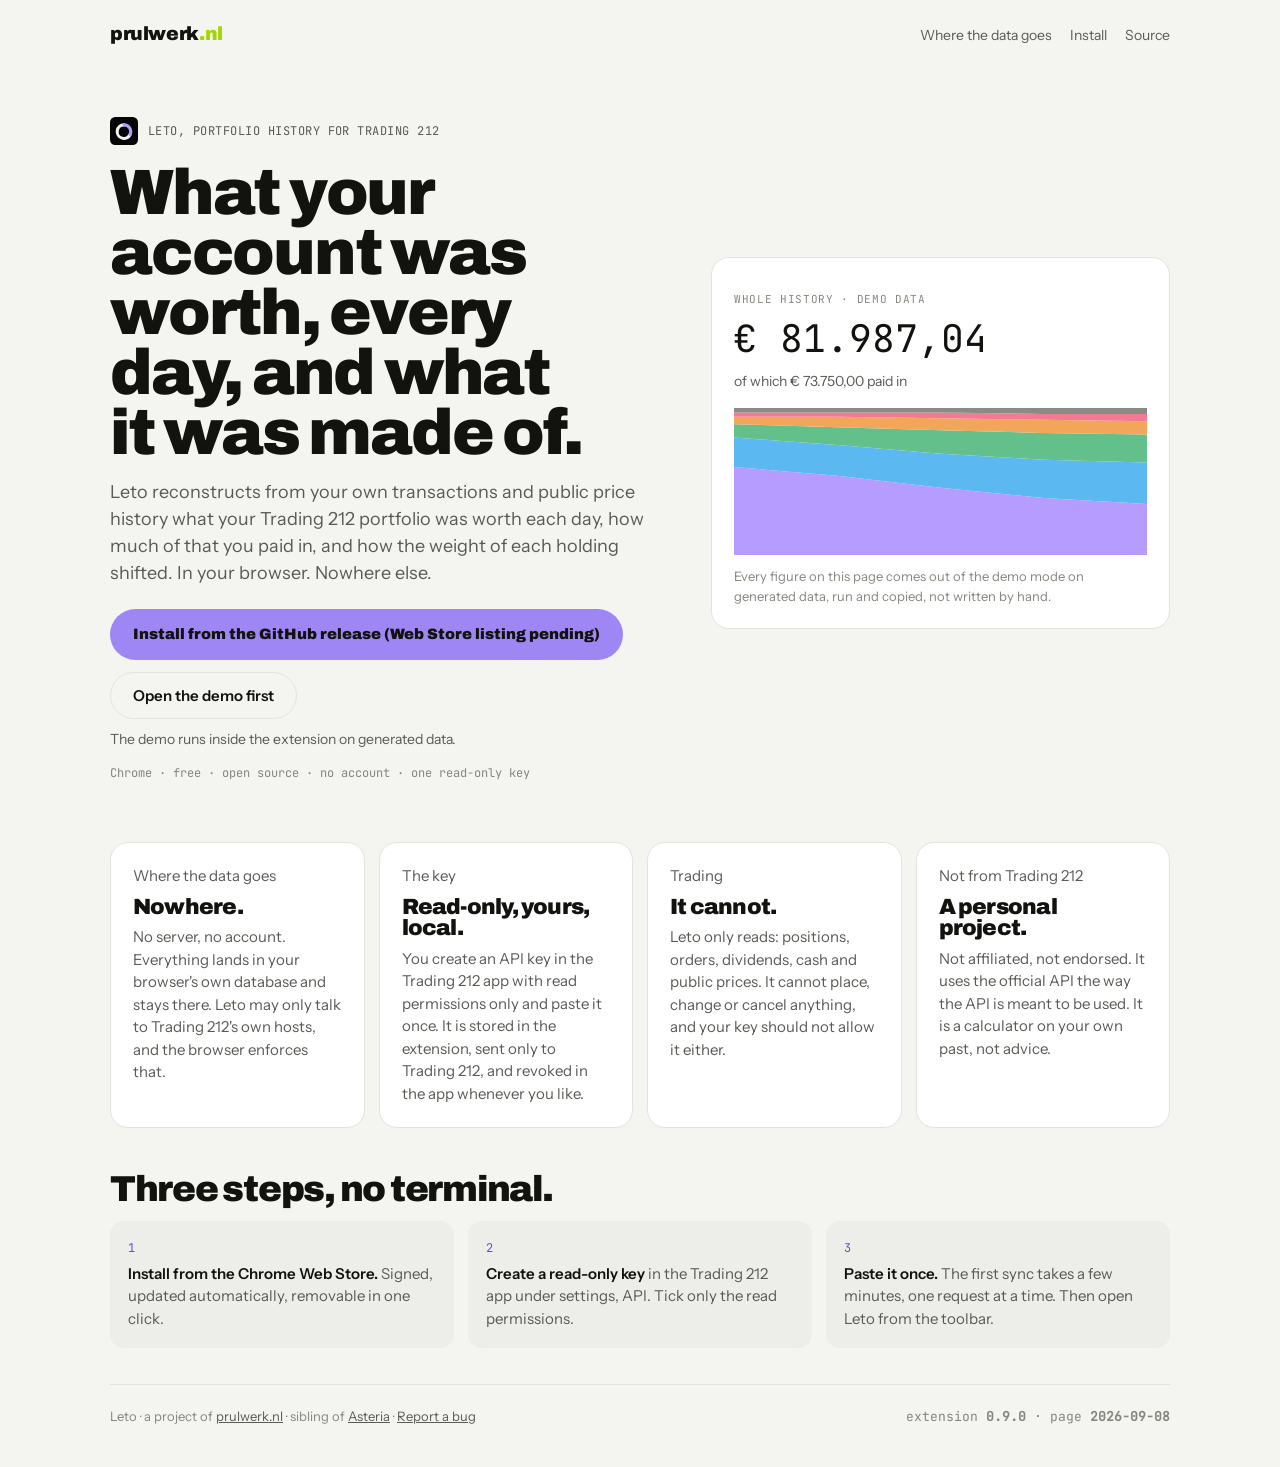
==== index.html @ c6ca8120 "Publish leto.prulwerk.nl site payload Generated by tools/make-site.mjs from SirSquirell/Trading212he" ====
<!doctype html>
<html lang="en">
<head>
<meta charset="utf-8">
<meta name="viewport" content="width=device-width, initial-scale=1">
<meta http-equiv="Content-Security-Policy" content="default-src 'self'; script-src 'self'; style-src 'self' 'unsafe-inline'; img-src 'self' data:; font-src 'self'; connect-src 'none'; base-uri 'none'; form-action 'none'">
<title>Leto, portfolio history for Trading 212</title>
<meta name="description" content="Leto reconstructs what your Trading 212 account was worth every day, how much of that you paid in, and how the weight of each holding shifted. In your browser, from the official API, with your own read-only key.">
<meta name="theme-color" content="#050505" media="(prefers-color-scheme: dark)">
<meta name="theme-color" content="#F4F4F1" media="(prefers-color-scheme: light)">
<link rel="icon" href="/favicon.svg" type="image/svg+xml" media="(prefers-color-scheme: dark)">
<link rel="icon" href="/favicon-light.svg" type="image/svg+xml" media="(prefers-color-scheme: light)">
<link rel="icon" href="/favicon-32.png" sizes="32x32">
<link rel="apple-touch-icon" href="/apple-touch-icon.png">
<link rel="preload" href="/fonts/archivo-latin-900-normal.woff2" as="font" type="font/woff2" crossorigin>
<style>
/* Huisstijl prulwerk.nl, brandingsheet v1, with Leto's own accent. Every value once. */
@font-face{font-family:"Archivo";font-weight:900;font-display:swap;src:url(/fonts/archivo-latin-900-normal.woff2) format("woff2")}
@font-face{font-family:"Instrument Sans";font-weight:400;font-display:swap;src:url(/fonts/instrument-sans-latin-400-normal.woff2) format("woff2")}
@font-face{font-family:"Instrument Sans";font-weight:600;font-display:swap;src:url(/fonts/instrument-sans-latin-600-normal.woff2) format("woff2")}
@font-face{font-family:"JetBrains Mono";font-weight:400;font-display:swap;src:url(/fonts/jetbrains-mono-latin-400-normal.woff2) format("woff2")}
:root{
  --d-bg:#050505; --d-surface:#101010; --d-surface-2:#191919; --d-line:#262626;
  --d-text:#F2F2F0; --d-text-2:#9A9A96; --d-text-3:#6B6B67;
  --d-accent:#B79CFF; --d-accent-line:#B79CFF; --d-prul:#C9F531;
  --l-bg:#F4F4F1; --l-surface:#FFFFFF; --l-surface-2:#EDEDE9; --l-line:#E3E3DD;
  --l-text:#12120F; --l-text-2:#5A5A55; --l-text-3:#86867F;
  --l-accent:#9F86F5; --l-accent-line:#6A4BD1; --l-prul:#A6D400;
  --bg:var(--d-bg); --surface:var(--d-surface); --surface-2:var(--d-surface-2); --line:var(--d-line);
  --text:var(--d-text); --text-2:var(--d-text-2); --text-3:var(--d-text-3);
  --accent:var(--d-accent); --accent-line:var(--d-accent-line); --prul:var(--d-prul);
  --on-accent:#12120F; --r-card:18px;
  --display:"Archivo",system-ui,-apple-system,"Segoe UI",sans-serif;
  --body:"Instrument Sans",system-ui,-apple-system,"Segoe UI",Roboto,sans-serif;
  --mono:"JetBrains Mono",ui-monospace,SFMono-Regular,Menlo,monospace;
  color-scheme:dark;
}
@media (prefers-color-scheme: light){
  :root:not([data-theme="dark"]){color-scheme:light;
    --bg:var(--l-bg); --surface:var(--l-surface); --surface-2:var(--l-surface-2); --line:var(--l-line);
    --text:var(--l-text); --text-2:var(--l-text-2); --text-3:var(--l-text-3);
    --accent:var(--l-accent); --accent-line:var(--l-accent-line); --prul:var(--l-prul)}
}
:root[data-theme="light"]{color-scheme:light;
  --bg:var(--l-bg); --surface:var(--l-surface); --surface-2:var(--l-surface-2); --line:var(--l-line);
  --text:var(--l-text); --text-2:var(--l-text-2); --text-3:var(--l-text-3);
  --accent:var(--l-accent); --accent-line:var(--l-accent-line); --prul:var(--l-prul)}
*{box-sizing:border-box}
html{-webkit-text-size-adjust:100%}
body{margin:0;background:var(--bg);color:var(--text);font-family:var(--body);font-size:16px;line-height:1.5}
a{color:var(--text)}
a:focus-visible,button:focus-visible{outline:2px solid var(--accent-line);outline-offset:3px}
.wrap{max-width:1100px;margin:0 auto;padding:0 20px}
header.top{display:flex;align-items:center;justify-content:space-between;gap:16px;padding:20px 0}
.mark{font-family:var(--display);font-weight:900;font-size:19px;letter-spacing:-.02em;text-decoration:none;color:var(--text)}
.mark span{color:var(--prul);font-weight:900}
nav a{color:var(--text-2);text-decoration:none;font-size:14px;margin-left:18px}
nav a:hover{color:var(--text)}
.hero{display:grid;grid-template-columns:minmax(0,1.1fr) minmax(0,.9fr);gap:40px;align-items:center;padding:36px 0 24px}
@media (max-width:820px){.hero{grid-template-columns:minmax(0,1fr)}}
.kicker{display:flex;align-items:center;gap:10px;font-family:var(--mono);font-size:12px;color:var(--text-2);letter-spacing:.04em;text-transform:uppercase}
h1{font-family:var(--display);font-weight:900;font-size:clamp(34px,6vw,64px);letter-spacing:-.035em;line-height:.94;margin:18px 0 16px;text-wrap:balance}
.lede{color:var(--text-2);font-size:18px;max-width:34em;margin:0 0 22px}
.cta{display:flex;flex-wrap:wrap;gap:12px;align-items:center}
.btn{display:inline-block;border-radius:999px;padding:13px 22px;font-family:var(--display);font-weight:700;font-size:15px;text-decoration:none;border:1px solid transparent;cursor:pointer}
.btn-primary{background:var(--accent);color:var(--on-accent)}
.btn-ghost{background:transparent;color:var(--text);border-color:var(--line);font-family:var(--body);font-weight:600}
.fine{font-family:var(--mono);font-size:12px;color:var(--text-3);margin:14px 0 0}
.card{background:var(--surface);border:1px solid var(--line);border-radius:var(--r-card);padding:22px}
.stat .k{font-family:var(--mono);font-size:11px;letter-spacing:.06em;text-transform:uppercase;color:var(--text-3)}
.stat .v{font-family:var(--mono);font-size:clamp(26px,4vw,38px);line-height:1;margin:8px 0 6px}
.stat .s{color:var(--text-2);font-size:14px}
.stat svg{display:block;width:100%;height:auto;margin-top:16px}
.stat .note{color:var(--text-3);font-size:13px;margin:12px 0 0}
section.doubts{padding:36px 0}
.grid{display:grid;grid-template-columns:repeat(4,minmax(0,1fr));gap:14px}
@media (max-width:960px){.grid{grid-template-columns:repeat(2,minmax(0,1fr))}}
@media (max-width:520px){.grid{grid-template-columns:minmax(0,1fr)}}
.grid h3{font-family:var(--display);font-weight:900;font-size:22px;letter-spacing:-.035em;line-height:.96;margin:10px 0 8px}
.grid p{color:var(--text-2);font-size:15px;margin:0}
section.how{padding:8px 0 36px}
section.how h2{font-family:var(--display);font-weight:900;font-size:clamp(26px,4vw,36px);letter-spacing:-.035em;line-height:.96;margin:0 0 14px}
section.how ol{margin:0;padding:0;list-style:none;display:grid;grid-template-columns:repeat(3,minmax(0,1fr));gap:14px;counter-reset:s}
@media (max-width:820px){section.how ol{grid-template-columns:minmax(0,1fr)}}
section.how li{background:var(--surface-2);border-radius:14px;padding:18px;counter-increment:s;color:var(--text-2);font-size:15px}
section.how li::before{content:counter(s);display:block;font-family:var(--mono);font-size:12px;color:var(--accent-line);margin-bottom:6px}
section.how li b{color:var(--text);font-weight:600}
.state{font-size:14px;color:var(--text-2);margin:10px 0 0}
footer{border-top:1px solid var(--line);padding:22px 0 40px;display:flex;flex-wrap:wrap;gap:12px;justify-content:space-between;color:var(--text-3);font-size:13px}
footer a{color:var(--text-2)}
footer .ver{font-family:var(--mono)}
</style>
</head>
<body>
<div class="wrap">
  <header class="top">
    <a class="mark" href="https://prulwerk.nl/">prulwerk<span>.nl</span></a>
    <nav><a href="#doubts">Where the data goes</a><a href="#install">Install</a><a href="https://github.com/SirSquirell/Trading212helper">Source</a></nav>
  </header>

  <main>
    <section class="hero">
      <div>
        <p class="kicker">
          <svg width="28" height="28" viewBox="0 0 512 512" role="img" aria-label="Leto"><rect width="512" height="512" rx="96" fill="#050505"/><path d="M368 320 A124 124 0 1 1 256 144" fill="none" stroke="#F2F2F0" stroke-width="56" stroke-linecap="round"/><path d="M256 144 A124 124 0 0 1 368 320" fill="none" stroke="#B79CFF" stroke-width="56" stroke-linecap="round"/></svg>
          Leto, portfolio history for Trading 212
        </p>
        <h1>What your account was worth, every day, and what it was made of.</h1>
        <p class="lede">Leto reconstructs from your own transactions and public price history what your Trading 212 portfolio was worth each day, how much of that you paid in, and how the weight of each holding shifted. In your browser. Nowhere else.</p>
        <div class="cta">
          <a class="btn btn-primary" id="install" href="https://github.com/SirSquirell/Trading212helper/releases">Install from the GitHub release (Web Store listing pending)</a>
          <button class="btn btn-ghost" id="demo" type="button">Open the demo first</button>
        </div>
        <p class="state" id="demostate" role="status" aria-live="polite">The demo runs inside the extension on generated data.</p>
        <p class="fine">Chrome · free · open source · no account · one read-only key</p>
      </div>
      <div class="card stat" aria-label="Demo figures">
        <p class="k">Whole history · demo data</p>
        <p class="v">€ 81.987,04</p>
        <p class="s">of which € 73.750,00 paid in</p>
        <svg viewBox="0 0 560 200" role="img" aria-label="Share of total per instrument over time, demo data">
          <path d="M0 200 L0 80 L140 92 L280 108 L420 122 L560 130 L560 200 Z" fill="#B79CFF"/>
          <path d="M0 80 L0 40 L140 50 L280 62 L420 70 L560 74 L560 130 L420 122 L280 108 L140 92 Z" fill="#5BB8F0"/>
          <path d="M0 40 L0 22 L140 26 L280 30 L420 34 L560 36 L560 74 L420 70 L280 62 L140 50 Z" fill="#63C08A"/>
          <path d="M0 22 L0 12 L140 12 L280 14 L420 16 L560 18 L560 36 L420 34 L280 30 L140 26 Z" fill="#F2A65A"/>
          <path d="M0 12 L0 6 L140 6 L280 6 L420 8 L560 8 L560 18 L420 16 L280 14 L140 12 Z" fill="#F27A93"/>
          <path d="M0 6 L0 0 L560 0 L560 8 L420 8 L280 6 L140 6 Z" fill="#8A8A86"/>
        </svg>
        <p class="note">Every figure on this page comes out of the demo mode on generated data, run and copied, not written by hand.</p>
      </div>
    </section>

    <section class="doubts" id="doubts">
      <div class="grid">
        <div class="card"><p class="stat k">Where the data goes</p><h3>Nowhere.</h3><p>No server, no account. Everything lands in your browser's own database and stays there. Leto may only talk to Trading 212's own hosts, and the browser enforces that.</p></div>
        <div class="card"><p class="stat k">The key</p><h3>Read-only, yours, local.</h3><p>You create an API key in the Trading 212 app with read permissions only and paste it once. It is stored in the extension, sent only to Trading 212, and revoked in the app whenever you like.</p></div>
        <div class="card"><p class="stat k">Trading</p><h3>It cannot.</h3><p>Leto only reads: positions, orders, dividends, cash and public prices. It cannot place, change or cancel anything, and your key should not allow it either.</p></div>
        <div class="card"><p class="stat k">Not from Trading 212</p><h3>A personal project.</h3><p>Not affiliated, not endorsed. It uses the official API the way the API is meant to be used. It is a calculator on your own past, not advice.</p></div>
      </div>
    </section>

    <section class="how">
      <h2>Three steps, no terminal.</h2>
      <ol>
        <li><b>Install from the Chrome Web Store.</b> Signed, updated automatically, removable in one click.</li>
        <li><b>Create a read-only key</b> in the Trading 212 app under settings, API. Tick only the read permissions.</li>
        <li><b>Paste it once.</b> The first sync takes a few minutes, one request at a time. Then open Leto from the toolbar.</li>
      </ol>
    </section>
  </main>

  <footer>
    <span>Leto · a project of <a href="https://prulwerk.nl/">prulwerk.nl</a> · sibling of <a href="https://asteria.prulwerk.nl/">Asteria</a> · <a href="https://github.com/SirSquirell/Trading212helper/issues">Report a bug</a></span>
    <span class="ver">extension <b id="ver">0.9.0</b> · page <b id="sitever">2026-09-08</b></span>
  </footer>
</div>
<script src="/demo-button.js"></script>
</body>
</html>
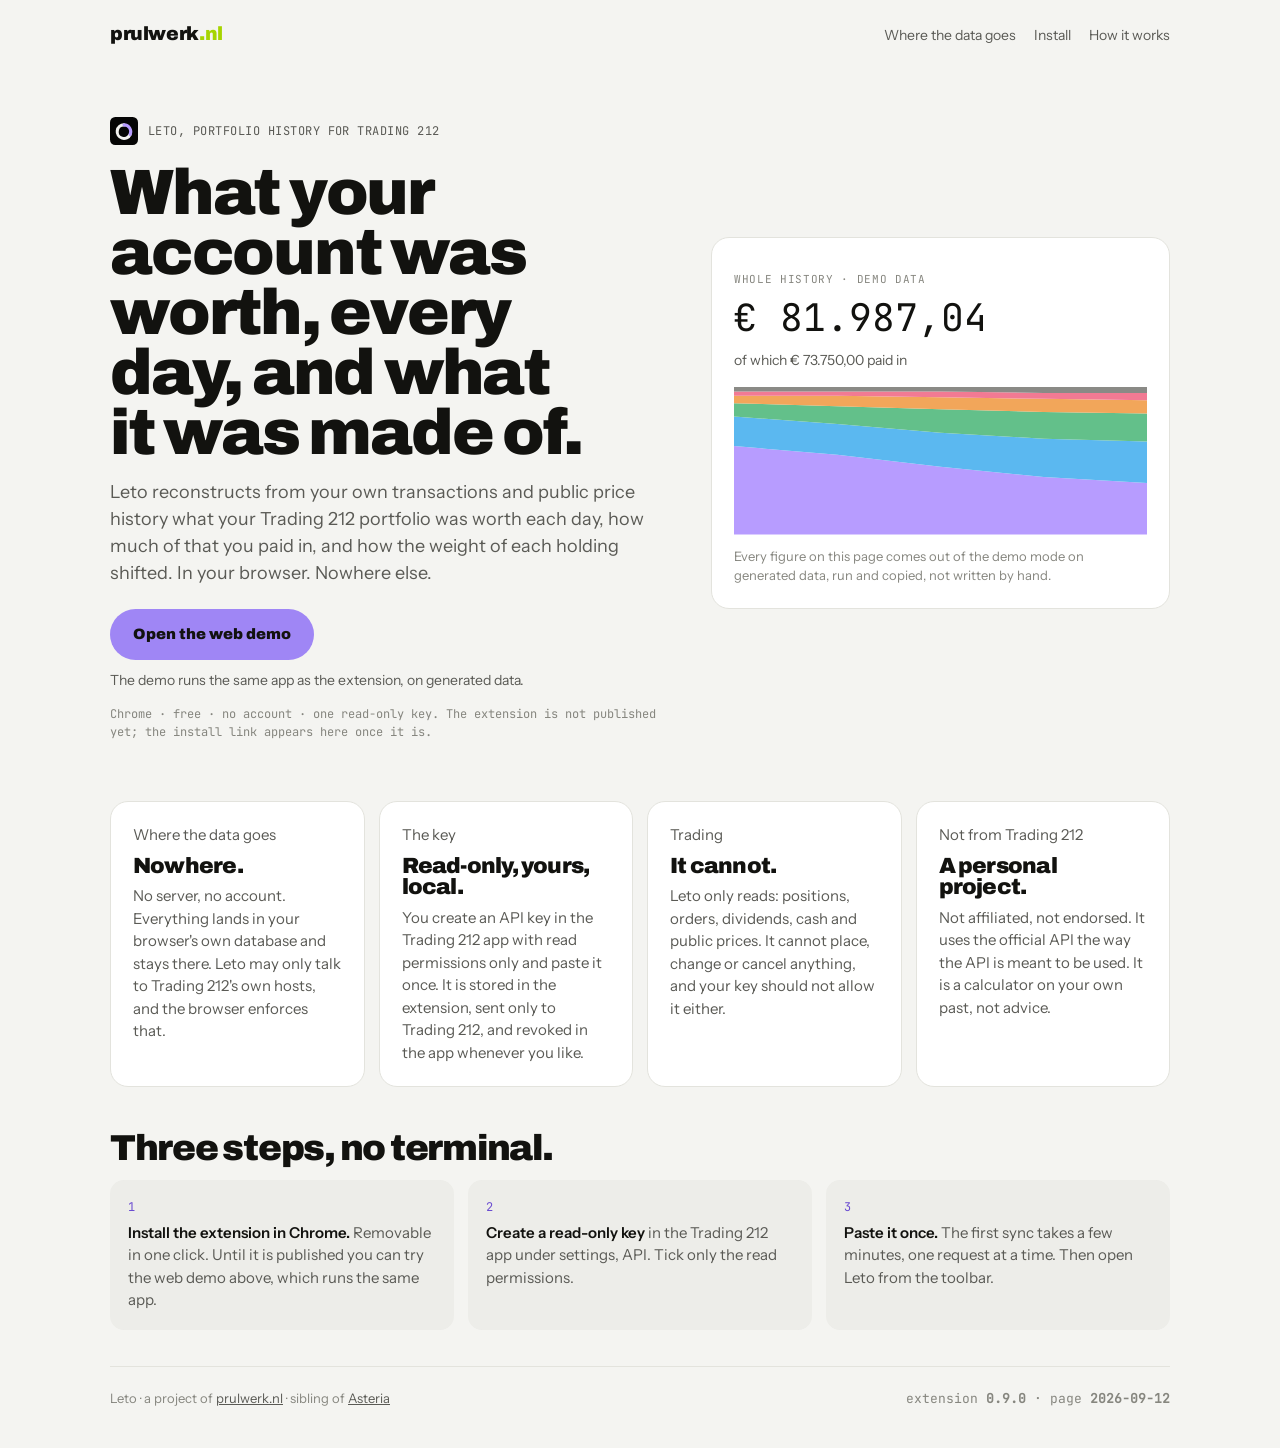
==== commit 155030a2: "Geen links meer naar een privérepo Drie links op de pagina gaven voor iedereen behalve de eigenaar e" ====
--- a/index.html
+++ b/index.html
@@ -95,7 +95,7 @@
 <div class="wrap">
   <header class="top">
     <a class="mark" href="https://prulwerk.nl/">prulwerk<span>.nl</span></a>
-    <nav><a href="#doubts">Where the data goes</a><a href="#install">Install</a><a href="https://github.com/SirSquirell/Trading212helper">Source</a></nav>
+    <nav><a href="#doubts">Where the data goes</a><a href="#install">Install</a><a href="#how">How it works</a></nav>
   </header>
 
   <main>
@@ -108,11 +108,10 @@
         <h1>What your account was worth, every day, and what it was made of.</h1>
         <p class="lede">Leto reconstructs from your own transactions and public price history what your Trading 212 portfolio was worth each day, how much of that you paid in, and how the weight of each holding shifted. In your browser. Nowhere else.</p>
         <div class="cta">
-          <a class="btn btn-primary" id="install" href="https://github.com/SirSquirell/Trading212helper/releases">Install from the GitHub release (Web Store listing pending)</a>
-          <button class="btn btn-ghost" id="demo" type="button">Open the demo first</button>
+          <a class="btn btn-primary" id="demo" href="/demo/">Open the web demo</a>
         </div>
-        <p class="state" id="demostate" role="status" aria-live="polite">The demo runs inside the extension on generated data.</p>
-        <p class="fine">Chrome · free · open source · no account · one read-only key</p>
+        <p class="state" id="demostate" role="status" aria-live="polite">The demo runs the same app as the extension, on generated data.</p>
+        <p class="fine" id="install">Chrome &middot; free &middot; no account &middot; one read-only key. The extension is not published yet; the install link appears here once it is.</p>
       </div>
       <div class="card stat" aria-label="Demo figures">
         <p class="k">Whole history · demo data</p>
@@ -139,10 +138,10 @@
       </div>
     </section>
 
-    <section class="how">
+    <section class="how" id="how">
       <h2>Three steps, no terminal.</h2>
       <ol>
-        <li><b>Install from the Chrome Web Store.</b> Signed, updated automatically, removable in one click.</li>
+        <li><b>Install the extension in Chrome.</b> Removable in one click. Until it is published you can try the web demo above, which runs the same app.</li>
         <li><b>Create a read-only key</b> in the Trading 212 app under settings, API. Tick only the read permissions.</li>
         <li><b>Paste it once.</b> The first sync takes a few minutes, one request at a time. Then open Leto from the toolbar.</li>
       </ol>
@@ -150,8 +149,8 @@
   </main>
 
   <footer>
-    <span>Leto · a project of <a href="https://prulwerk.nl/">prulwerk.nl</a> · sibling of <a href="https://asteria.prulwerk.nl/">Asteria</a> · <a href="https://github.com/SirSquirell/Trading212helper/issues">Report a bug</a></span>
-    <span class="ver">extension <b id="ver">0.9.0</b> · page <b id="sitever">2026-09-08</b></span>
+    <span>Leto &middot; a project of <a href="https://prulwerk.nl/">prulwerk.nl</a> &middot; sibling of <a href="https://asteria.prulwerk.nl/">Asteria</a></span>
+    <span class="ver">extension <b id="ver">0.9.0</b> &middot; page <b id="sitever">2026-09-12</b></span>
   </footer>
 </div>
 <script src="/demo-button.js"></script>
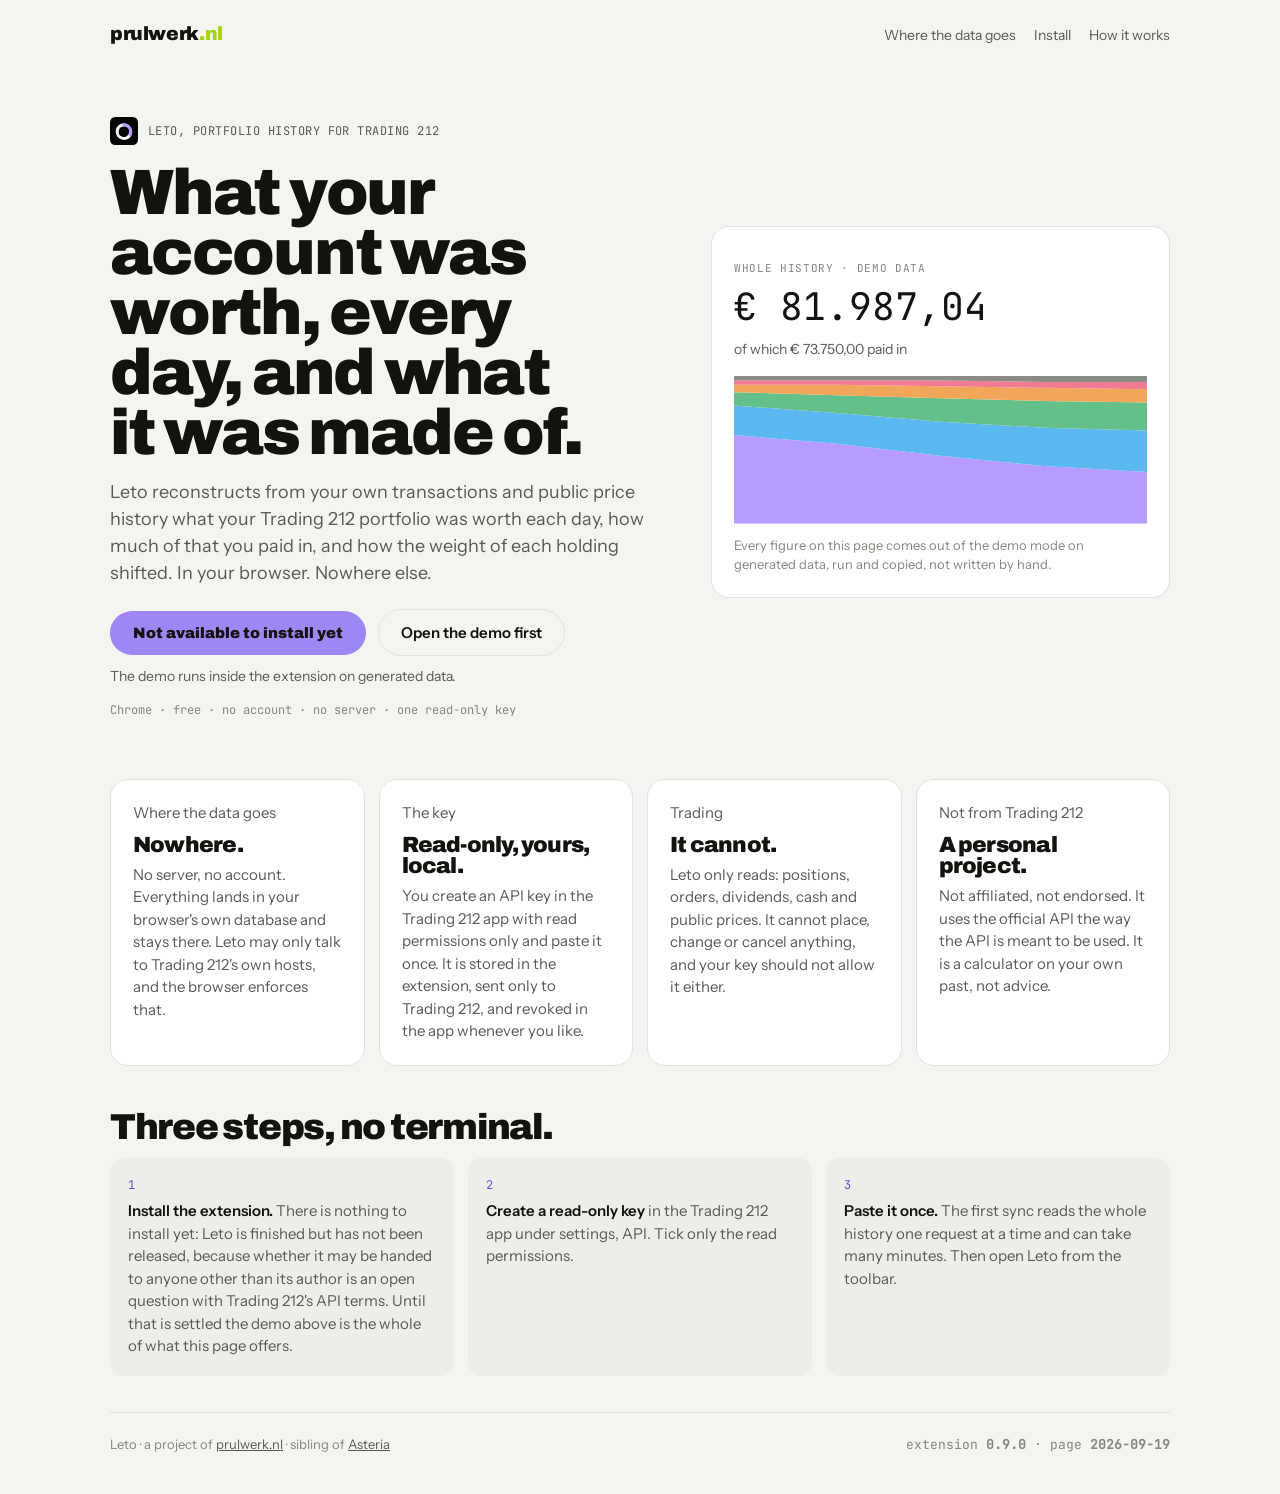
==== commit e3e7a2c3: "Say there is nothing to install yet, and why Built from SirSquirell/Trading212helper@d7e9a18 with np" ====
--- a/index.html
+++ b/index.html
@@ -29,7 +29,7 @@
   --bg:var(--d-bg); --surface:var(--d-surface); --surface-2:var(--d-surface-2); --line:var(--d-line);
   --text:var(--d-text); --text-2:var(--d-text-2); --text-3:var(--d-text-3);
   --accent:var(--d-accent); --accent-line:var(--d-accent-line); --prul:var(--d-prul);
-  --on-accent:#12120F; --r-card:18px;
+  --on-accent:#12120F; --r-card:18px; --ease-out:cubic-bezier(0.23,1,0.32,1);
   --display:"Archivo",system-ui,-apple-system,"Segoe UI",sans-serif;
   --body:"Instrument Sans",system-ui,-apple-system,"Segoe UI",Roboto,sans-serif;
   --mono:"JetBrains Mono",ui-monospace,SFMono-Regular,Menlo,monospace;
@@ -62,9 +62,11 @@
 h1{font-family:var(--display);font-weight:900;font-size:clamp(34px,6vw,64px);letter-spacing:-.035em;line-height:.94;margin:18px 0 16px;text-wrap:balance}
 .lede{color:var(--text-2);font-size:18px;max-width:34em;margin:0 0 22px}
 .cta{display:flex;flex-wrap:wrap;gap:12px;align-items:center}
-.btn{display:inline-block;border-radius:999px;padding:13px 22px;font-family:var(--display);font-weight:700;font-size:15px;text-decoration:none;border:1px solid transparent;cursor:pointer}
+.btn{display:inline-block;border-radius:999px;padding:13px 22px;font-family:var(--display);font-weight:700;font-size:15px;text-decoration:none;border:1px solid transparent;cursor:pointer;transition:transform 120ms var(--ease-out)}
+.btn:active{transform:scale(0.98)}
 .btn-primary{background:var(--accent);color:var(--on-accent)}
 .btn-ghost{background:transparent;color:var(--text);border-color:var(--line);font-family:var(--body);font-weight:600}
+@media (prefers-reduced-motion: reduce){.btn{transition:none}}
 .fine{font-family:var(--mono);font-size:12px;color:var(--text-3);margin:14px 0 0}
 .card{background:var(--surface);border:1px solid var(--line);border-radius:var(--r-card);padding:22px}
 .stat .k{font-family:var(--mono);font-size:11px;letter-spacing:.06em;text-transform:uppercase;color:var(--text-3)}
@@ -108,10 +110,11 @@
         <h1>What your account was worth, every day, and what it was made of.</h1>
         <p class="lede">Leto reconstructs from your own transactions and public price history what your Trading 212 portfolio was worth each day, how much of that you paid in, and how the weight of each holding shifted. In your browser. Nowhere else.</p>
         <div class="cta">
-          <a class="btn btn-primary" id="demo" href="/demo/">Open the web demo</a>
+          <button class="btn btn-primary" id="install" type="button" disabled>Not available to install yet</button>
+          <button class="btn btn-ghost" id="demo" type="button">Open the demo first</button>
         </div>
-        <p class="state" id="demostate" role="status" aria-live="polite">The demo runs the same app as the extension, on generated data.</p>
-        <p class="fine" id="install">Chrome &middot; free &middot; no account &middot; one read-only key. The extension is not published yet; the install link appears here once it is.</p>
+        <p class="state" id="demostate" role="status" aria-live="polite">The demo runs inside the extension on generated data.</p>
+        <p class="fine">Chrome · free · no account · no server · one read-only key</p>
       </div>
       <div class="card stat" aria-label="Demo figures">
         <p class="k">Whole history · demo data</p>
@@ -141,16 +144,16 @@
     <section class="how" id="how">
       <h2>Three steps, no terminal.</h2>
       <ol>
-        <li><b>Install the extension in Chrome.</b> Removable in one click. Until it is published you can try the web demo above, which runs the same app.</li>
+        <li><b>Install the extension.</b> There is nothing to install yet: Leto is finished but has not been released, because whether it may be handed to anyone other than its author is an open question with Trading 212's API terms. Until that is settled the demo above is the whole of what this page offers.</li>
         <li><b>Create a read-only key</b> in the Trading 212 app under settings, API. Tick only the read permissions.</li>
-        <li><b>Paste it once.</b> The first sync takes a few minutes, one request at a time. Then open Leto from the toolbar.</li>
+        <li><b>Paste it once.</b> The first sync reads the whole history one request at a time and can take many minutes. Then open Leto from the toolbar.</li>
       </ol>
     </section>
   </main>
 
   <footer>
-    <span>Leto &middot; a project of <a href="https://prulwerk.nl/">prulwerk.nl</a> &middot; sibling of <a href="https://asteria.prulwerk.nl/">Asteria</a></span>
-    <span class="ver">extension <b id="ver">0.9.0</b> &middot; page <b id="sitever">2026-09-12</b></span>
+    <span>Leto · a project of <a href="https://prulwerk.nl/">prulwerk.nl</a> · sibling of <a href="https://asteria.prulwerk.nl/">Asteria</a></span>
+    <span class="ver">extension <b id="ver">0.9.0</b> · page <b id="sitever">2026-09-19</b></span>
   </footer>
 </div>
 <script src="/demo-button.js"></script>
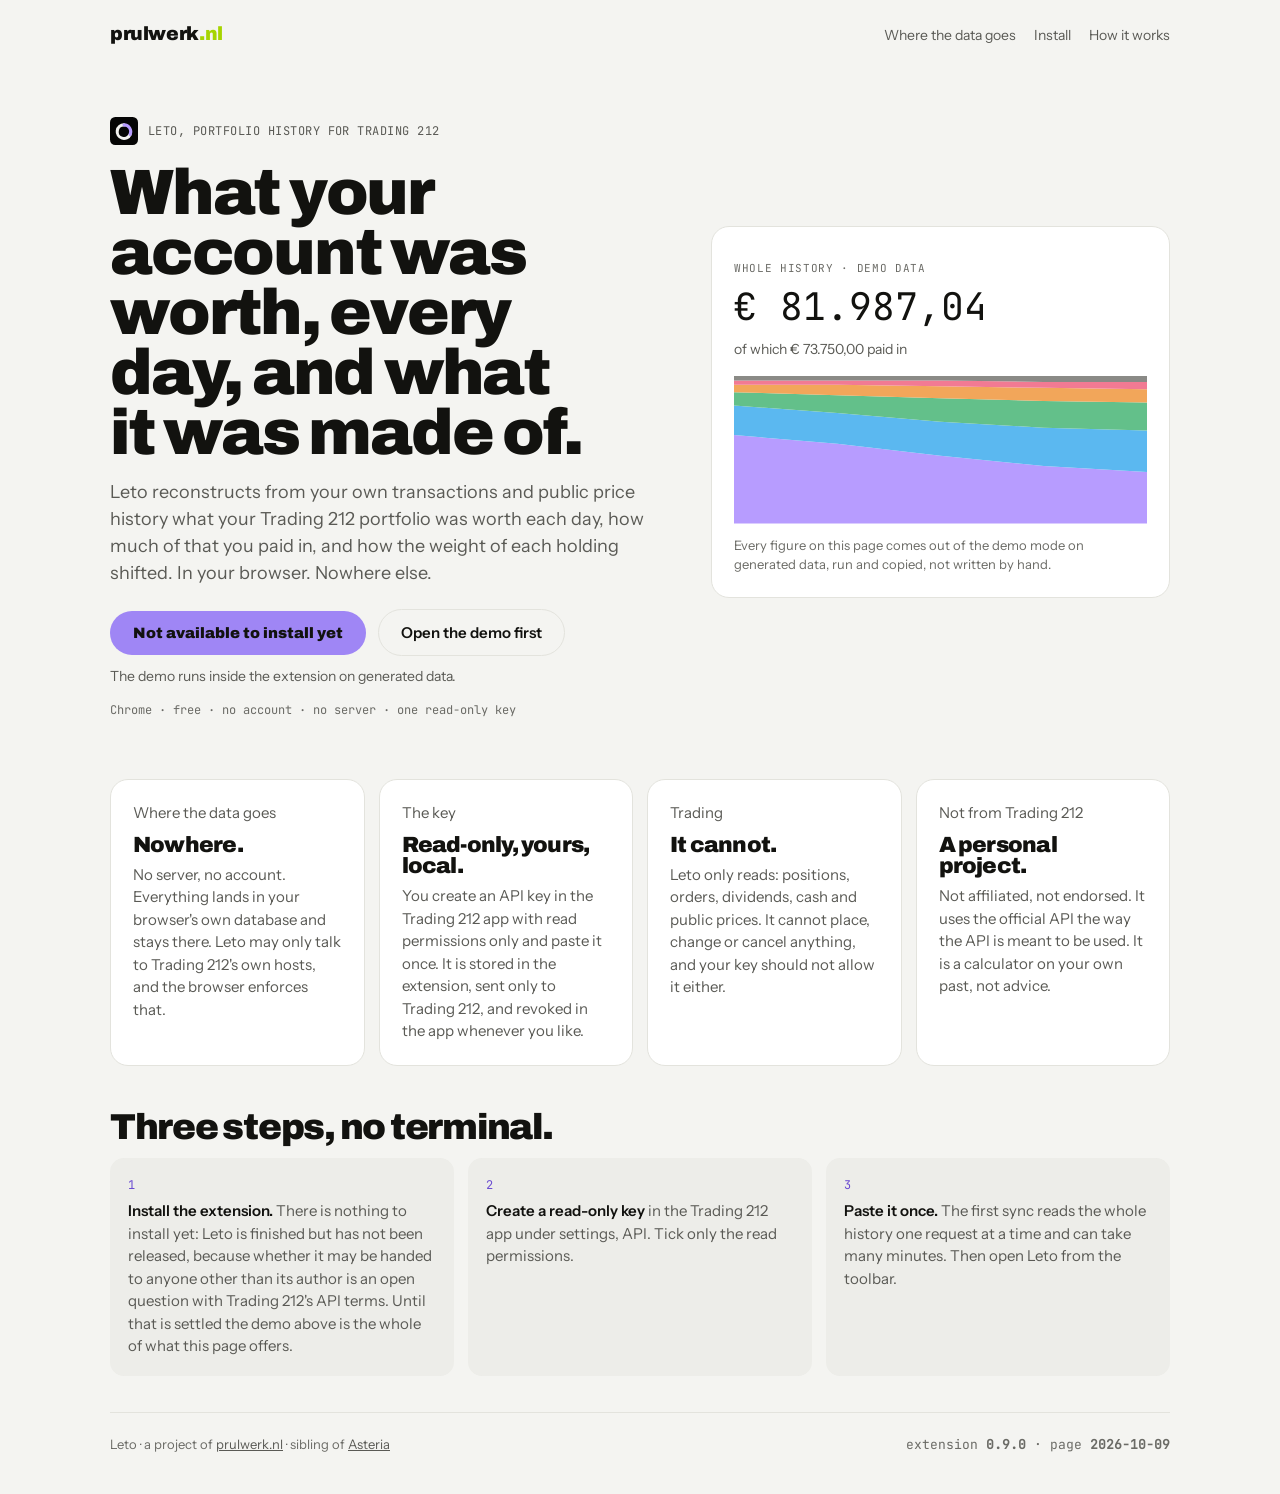
==== commit ad0ba169: "Tertiary text meets 4.5:1 in both themes Co-Authored-By: Claude Opus 5.5 <noreply@anthropic.com> Cla" ====
--- a/index.html
+++ b/index.html
@@ -21,10 +21,10 @@
 @font-face{font-family:"JetBrains Mono";font-weight:400;font-display:swap;src:url(/fonts/jetbrains-mono-latin-400-normal.woff2) format("woff2")}
 :root{
   --d-bg:#050505; --d-surface:#101010; --d-surface-2:#191919; --d-line:#262626;
-  --d-text:#F2F2F0; --d-text-2:#9A9A96; --d-text-3:#6B6B67;
+  --d-text:#F2F2F0; --d-text-2:#9A9A96; --d-text-3:#83837E;
   --d-accent:#B79CFF; --d-accent-line:#B79CFF; --d-prul:#C9F531;
   --l-bg:#F4F4F1; --l-surface:#FFFFFF; --l-surface-2:#EDEDE9; --l-line:#E3E3DD;
-  --l-text:#12120F; --l-text-2:#5A5A55; --l-text-3:#86867F;
+  --l-text:#12120F; --l-text-2:#5A5A55; --l-text-3:#6B6B66;
   --l-accent:#9F86F5; --l-accent-line:#6A4BD1; --l-prul:#A6D400;
   --bg:var(--d-bg); --surface:var(--d-surface); --surface-2:var(--d-surface-2); --line:var(--d-line);
   --text:var(--d-text); --text-2:var(--d-text-2); --text-3:var(--d-text-3);
@@ -153,7 +153,7 @@
 
   <footer>
     <span>Leto · a project of <a href="https://prulwerk.nl/">prulwerk.nl</a> · sibling of <a href="https://asteria.prulwerk.nl/">Asteria</a></span>
-    <span class="ver">extension <b id="ver">0.9.0</b> · page <b id="sitever">2026-09-19</b></span>
+    <span class="ver">extension <b id="ver">0.9.0</b> · page <b id="sitever">2026-10-09</b></span>
   </footer>
 </div>
 <script src="/demo-button.js"></script>
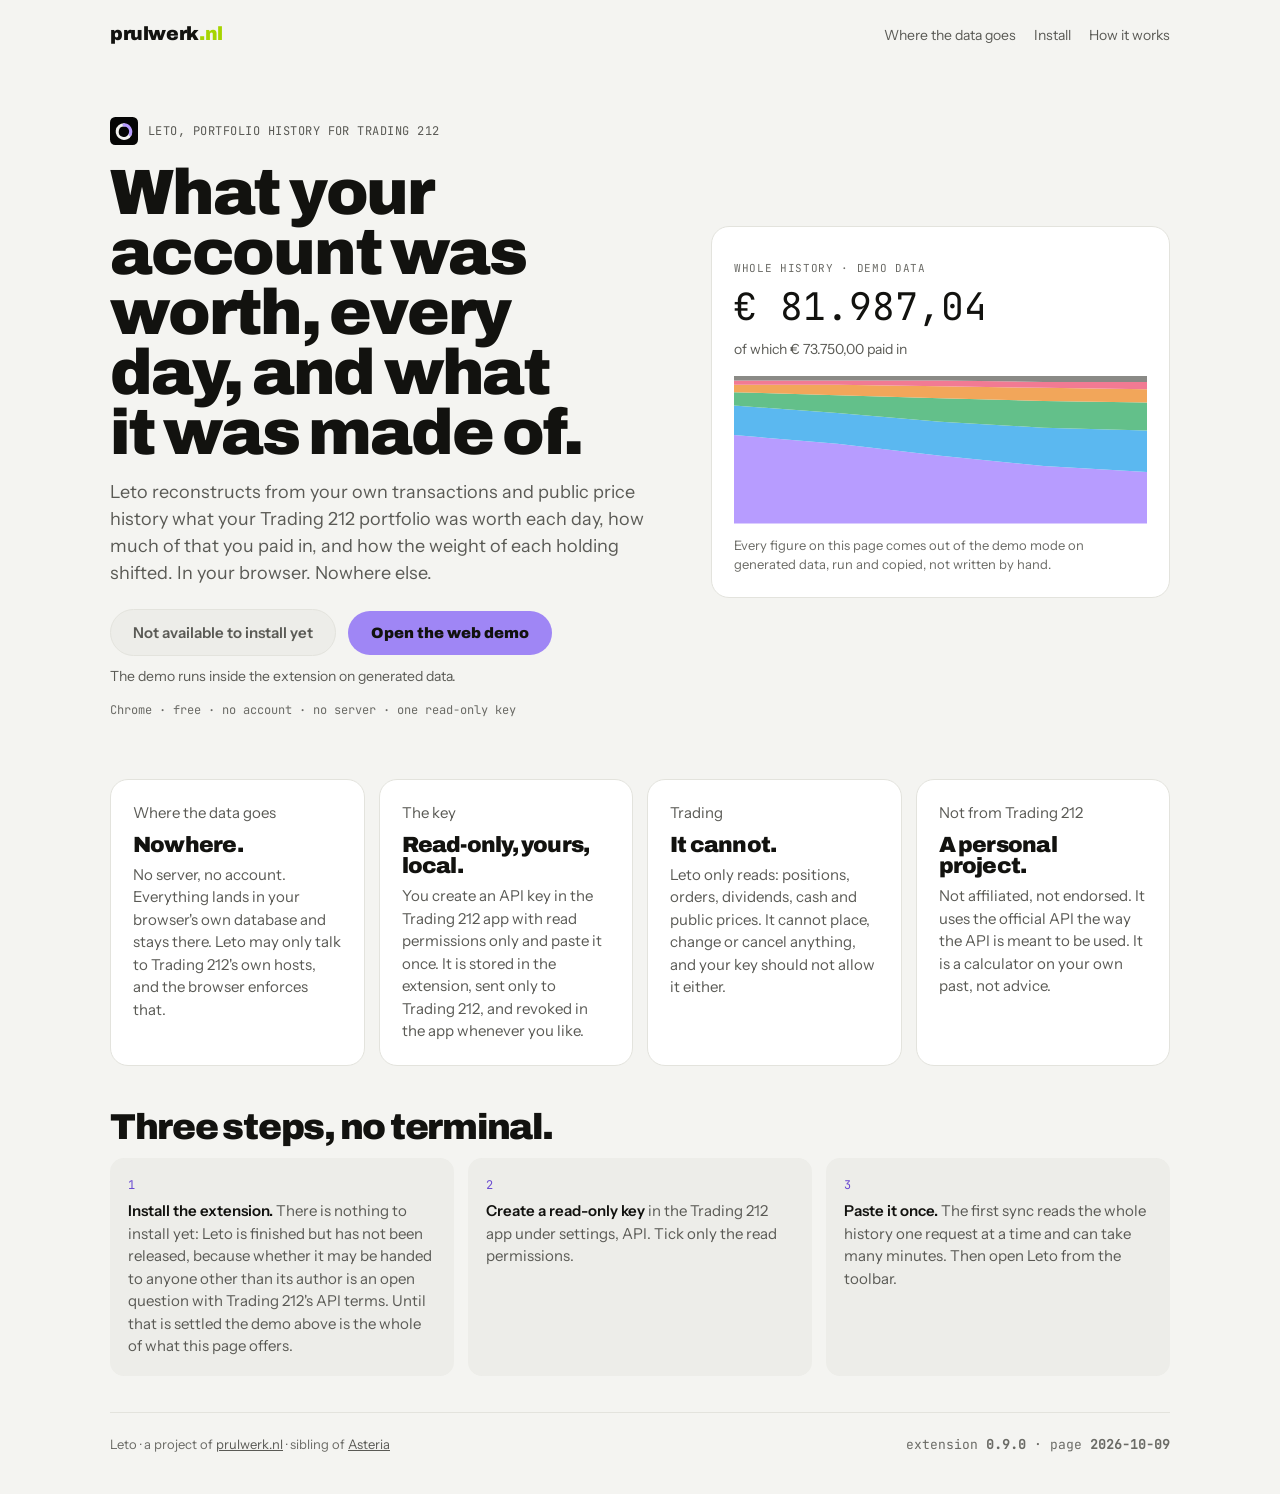
==== commit 1a68e9d5: "Disabled install button looks disabled; demo is the primary action Co-Authored-By: Claude Opus 5.5 <" ====
--- a/index.html
+++ b/index.html
@@ -66,6 +66,8 @@
 .btn:active{transform:scale(0.98)}
 .btn-primary{background:var(--accent);color:var(--on-accent)}
 .btn-ghost{background:transparent;color:var(--text);border-color:var(--line);font-family:var(--body);font-weight:600}
+.btn:disabled{background:var(--surface-2);color:var(--text-2);border-color:var(--line);cursor:not-allowed}
+.btn:disabled:active{transform:none}
 @media (prefers-reduced-motion: reduce){.btn{transition:none}}
 .fine{font-family:var(--mono);font-size:12px;color:var(--text-3);margin:14px 0 0}
 .card{background:var(--surface);border:1px solid var(--line);border-radius:var(--r-card);padding:22px}
@@ -97,7 +99,7 @@
 <div class="wrap">
   <header class="top">
     <a class="mark" href="https://prulwerk.nl/">prulwerk<span>.nl</span></a>
-    <nav><a href="#doubts">Where the data goes</a><a href="#install">Install</a><a href="#how">How it works</a></nav>
+    <nav><a href="#doubts">Where the data goes</a><a href="#how">Install</a><a href="#how">How it works</a></nav>
   </header>
 
   <main>
@@ -110,8 +112,8 @@
         <h1>What your account was worth, every day, and what it was made of.</h1>
         <p class="lede">Leto reconstructs from your own transactions and public price history what your Trading 212 portfolio was worth each day, how much of that you paid in, and how the weight of each holding shifted. In your browser. Nowhere else.</p>
         <div class="cta">
-          <button class="btn btn-primary" id="install" type="button" disabled>Not available to install yet</button>
-          <button class="btn btn-ghost" id="demo" type="button">Open the demo first</button>
+          <button class="btn btn-ghost" id="install" type="button" disabled>Not available to install yet</button>
+          <button class="btn btn-primary" id="demo" type="button">Open the web demo</button>
         </div>
         <p class="state" id="demostate" role="status" aria-live="polite">The demo runs inside the extension on generated data.</p>
         <p class="fine">Chrome · free · no account · no server · one read-only key</p>
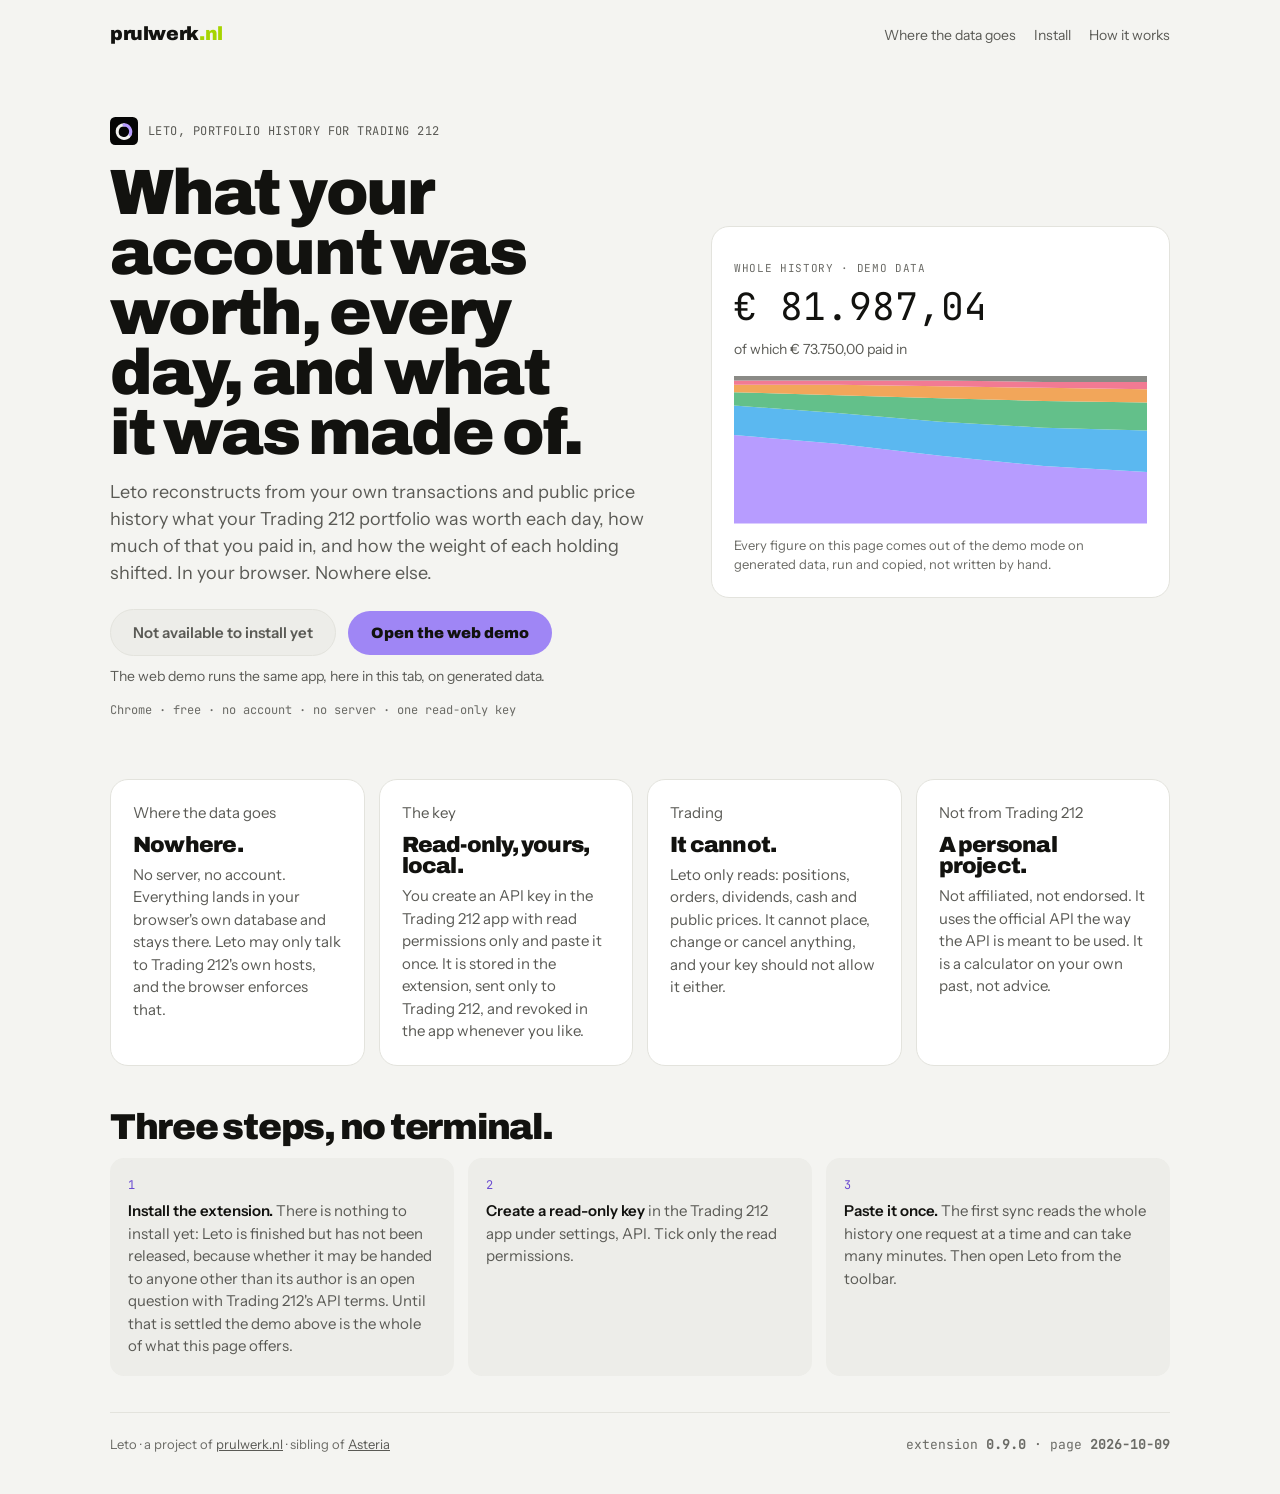
==== commit 9086a8be: "Say what the demo button does before the extension answers Co-Authored-By: Claude Opus 5.5 <noreply@" ====
--- a/index.html
+++ b/index.html
@@ -115,7 +115,7 @@
           <button class="btn btn-ghost" id="install" type="button" disabled>Not available to install yet</button>
           <button class="btn btn-primary" id="demo" type="button">Open the web demo</button>
         </div>
-        <p class="state" id="demostate" role="status" aria-live="polite">The demo runs inside the extension on generated data.</p>
+        <p class="state" id="demostate" role="status" aria-live="polite">The web demo runs the same app, here in this tab, on generated data.</p>
         <p class="fine">Chrome · free · no account · no server · one read-only key</p>
       </div>
       <div class="card stat" aria-label="Demo figures">
